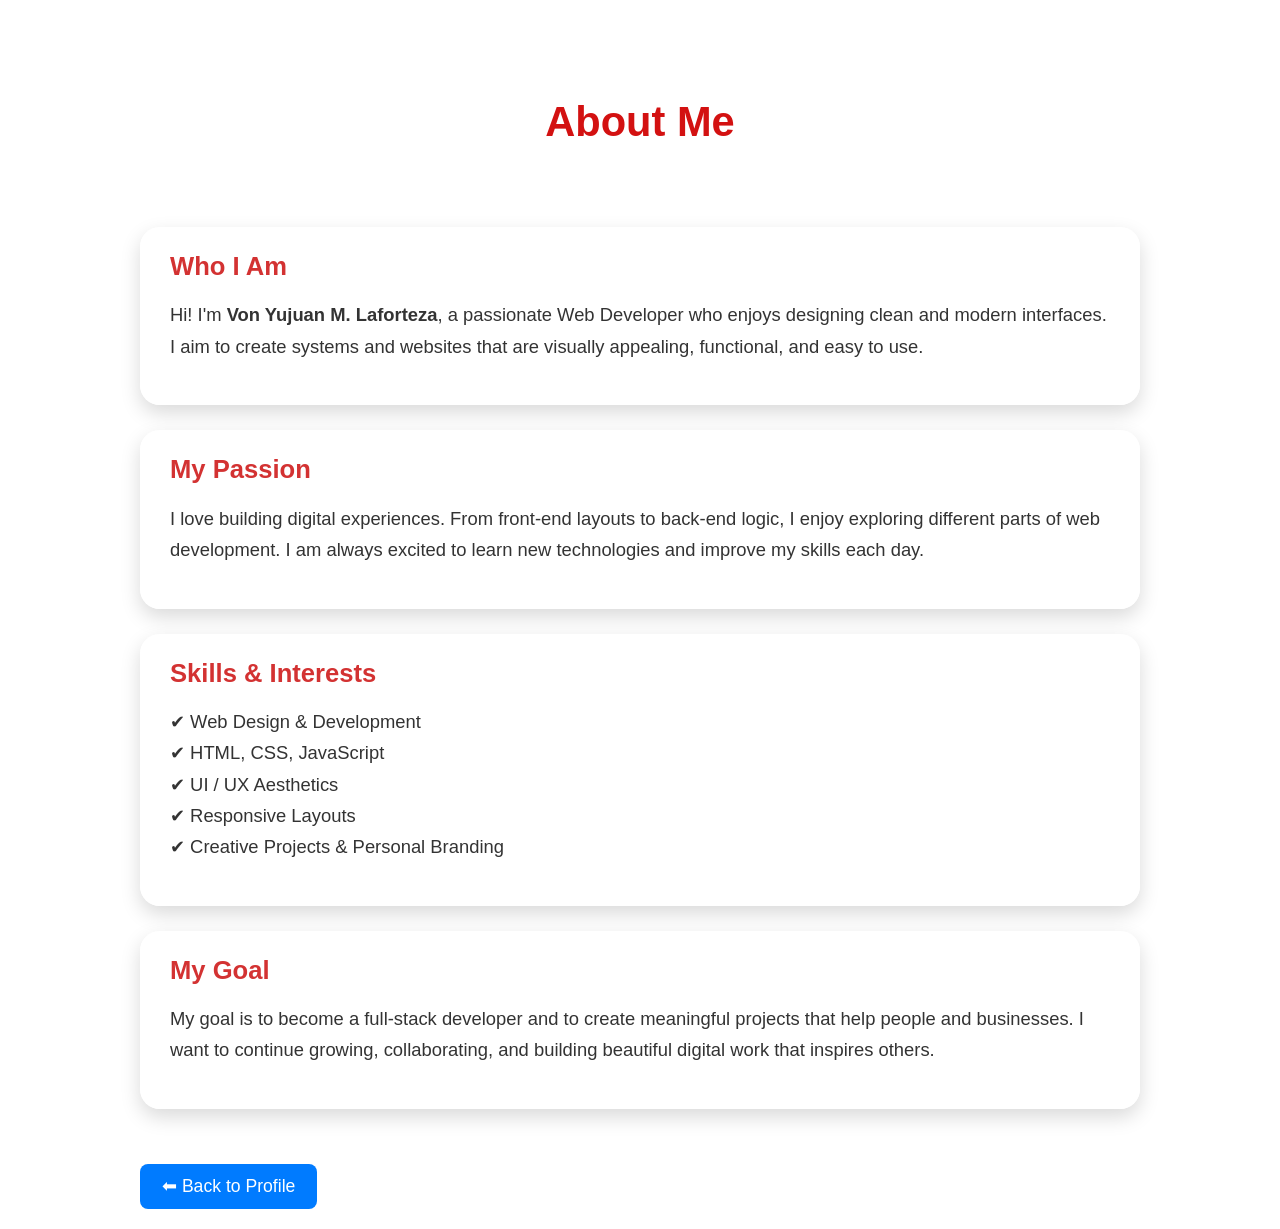
==== about.html @ cf313be3 "Add files via upload" ====
<!DOCTYPE html>
<html lang="en">
<head>
    <meta charset="UTF-8">
    <meta name="viewport" content="width=device-width, initial-scale=1.0">
    <title>About Me</title>
    <style>
        body {
            font-family: Arial, sans-serif;
            margin: 0;
            padding: 0;
            background-image: url('images/bgpeach.jpg');
            background-size: cover;
            background-position: center;
            background-repeat: no-repeat;
            display: flex;
            justify-content: center;
            align-items: flex-start;
            min-height: 100vh;
        }

        .about-container {
            width: 85%;
            max-width: 1000px;
            margin-top: 50px;
            padding: 20px;
        }

        .about-header {
            text-align: center;
            margin-bottom: 40px;
        }

        .about-header h1 {
            font-size: 2.6em;
            color: #d31111;
            margin-bottom: 10px;
        }

        .about-header p {
            font-size: 1.2em;
            color: #ffffff;
        }

        
        .about-card {
            background-color: rgba(255, 255, 255, 0.95);
            border-radius: 20px;
            padding: 25px 30px;
            margin-bottom: 25px;
            box-shadow: 0 8px 20px rgba(0,0,0,0.15);
            transition: transform 0.3s, box-shadow 0.3s;
        }

        .about-card:hover {
            transform: translateY(-5px);
            box-shadow: 0 12px 25px rgba(0,0,0,0.25);
        }

        .section-title {
            font-size: 1.6em;
            color: #d33232;
            font-weight: bold;
            margin-bottom: 12px;
        }

        .about-card p {
            font-size: 1.15em;
            line-height: 1.7em;
            color: #333;
        }

        .back-btn {
            display: inline-block;
            margin-top: 30px;
            padding: 12px 22px;
            background-color: #007bff;
            color: white;
            text-decoration: none;
            border-radius: 8px;
            font-size: 1.1em;
            transition: opacity 0.3s;
        }

        .back-btn:hover {
            opacity: 0.9;
        }

    </style>
</head>
<body>

    <div class="about-container">

        <div class="about-header">
            <h1>About Me</h1>
            <p>Learn more about my journey, passion, and skills.</p>
        </div>

        
        <div class="about-card">
            <div class="section-title">Who I Am</div>
            <p>
                Hi! I'm <strong>Von Yujuan M. Laforteza</strong>, a passionate Web Developer who enjoys designing
                clean and modern interfaces. I aim to create systems and websites that are visually appealing,
                functional, and easy to use.
            </p>
        </div>

        <div class="about-card">
            <div class="section-title">My Passion</div>
            <p>
                I love building digital experiences. From front-end layouts to back-end logic,
                I enjoy exploring different parts of web development. I am always excited to learn new
                technologies and improve my skills each day.
            </p>
        </div>

        <div class="about-card">
            <div class="section-title">Skills & Interests</div>
            <p>
                ✔ Web Design & Development <br>
                ✔ HTML, CSS, JavaScript <br>
                ✔ UI / UX Aesthetics <br>
                ✔ Responsive Layouts <br>
                ✔ Creative Projects & Personal Branding <br>
            </p>
        </div>

        <div class="about-card">
            <div class="section-title">My Goal</div>
            <p>
                My goal is to become a full-stack developer and to create meaningful projects that
                help people and businesses. I want to continue growing, collaborating, and building
                beautiful digital work that inspires others.
            </p>
        </div>

        <a href="index.html" class="back-btn">⬅ Back to Profile</a>

    </div>

    

</body>
</html>
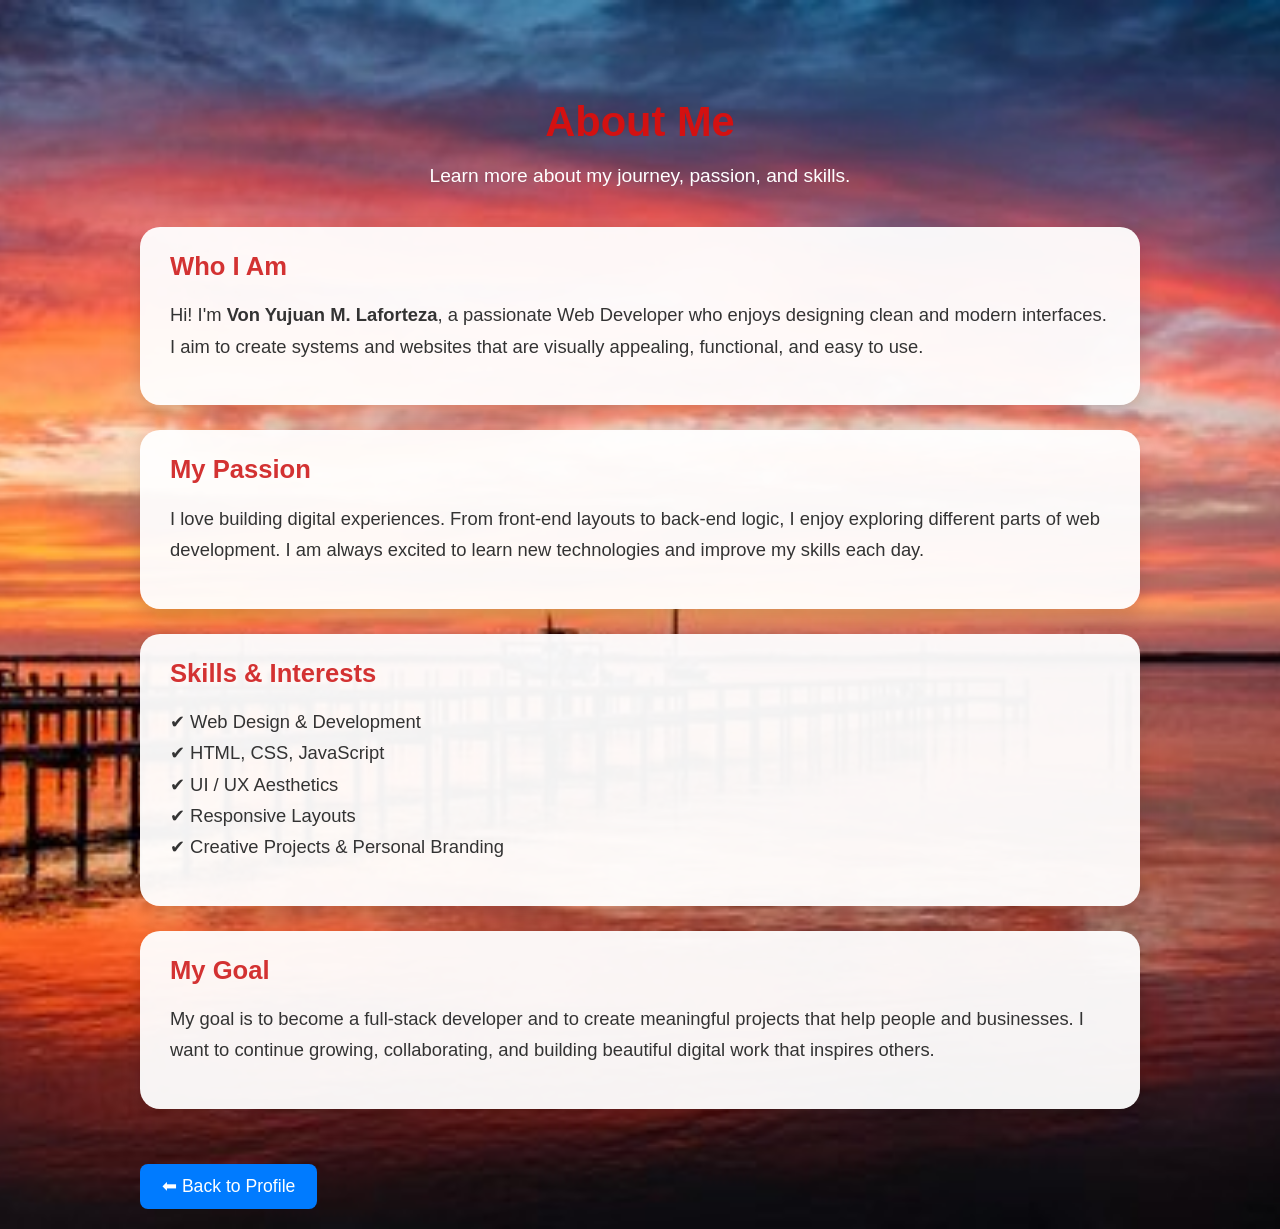
==== commit bb5e3ae4: "Update about.html" ====
--- a/about.html
+++ b/about.html
@@ -9,7 +9,7 @@
             font-family: Arial, sans-serif;
             margin: 0;
             padding: 0;
-            background-image: url('images/bgpeach.jpg');
+            background-image: url('bgpeach.jpg');
             background-size: cover;
             background-position: center;
             background-repeat: no-repeat;
@@ -144,3 +144,4 @@
 
 </body>
 </html>
+
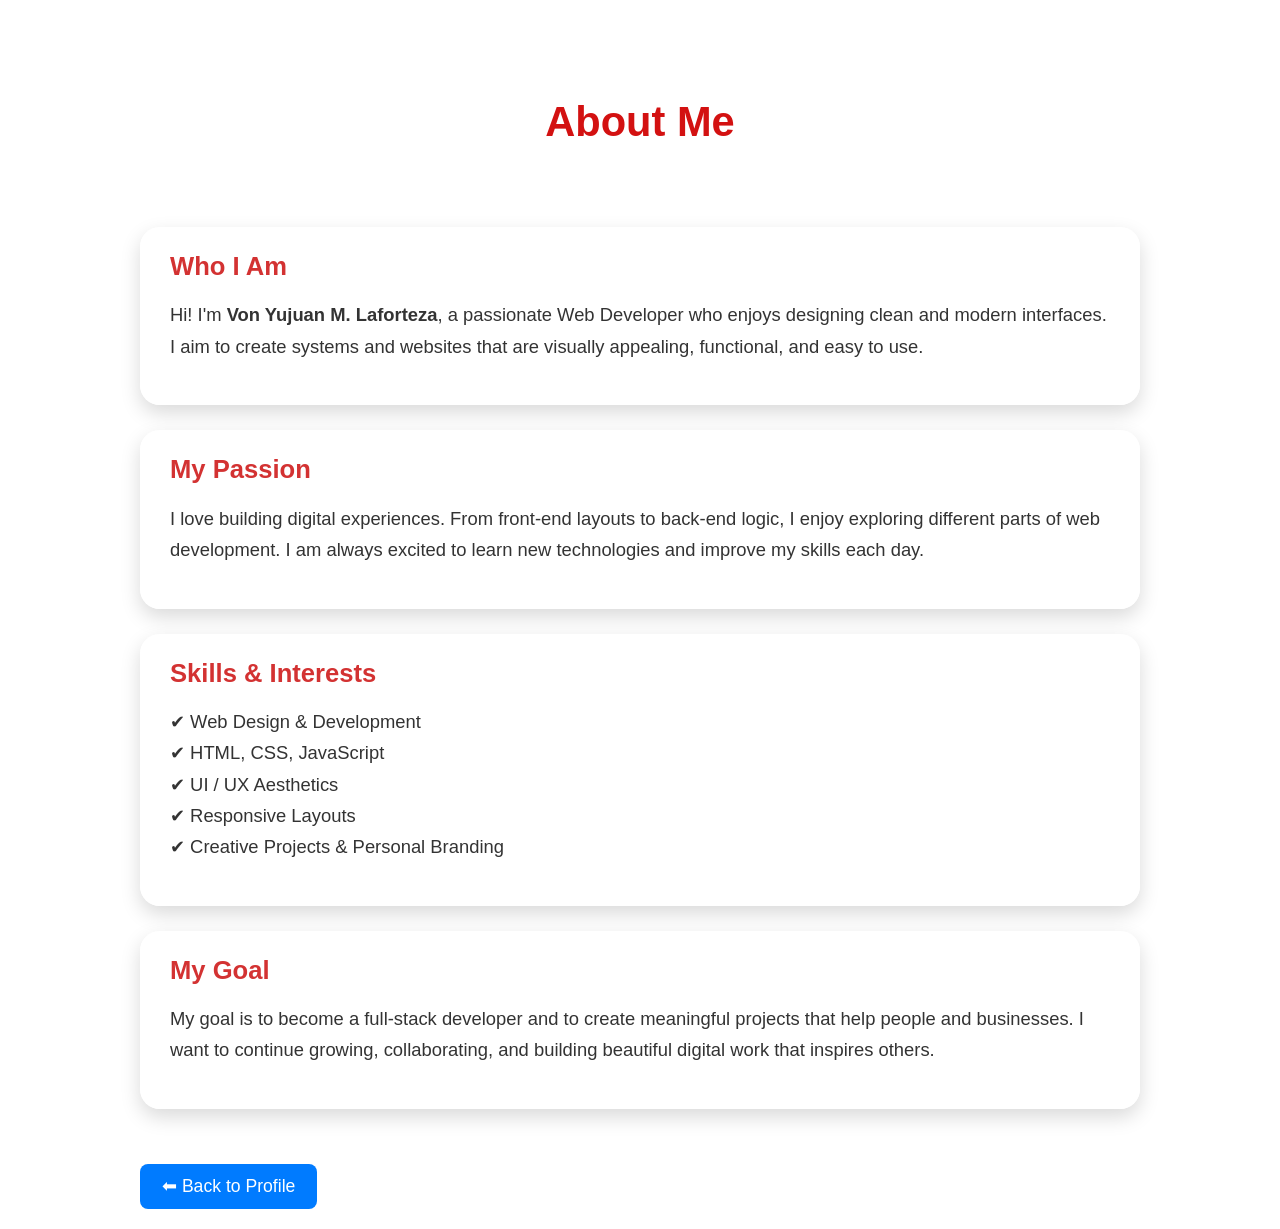
==== commit fb4f1142: "Update about.html" ====
--- a/about.html
+++ b/about.html
@@ -9,7 +9,7 @@
             font-family: Arial, sans-serif;
             margin: 0;
             padding: 0;
-            background-image: url('bgpeach.jpg');
+            background-image: url('images/bgpeach.jpg');
             background-size: cover;
             background-position: center;
             background-repeat: no-repeat;
@@ -42,7 +42,7 @@
             color: #ffffff;
         }
 
-        
+        /* New card style for each section */
         .about-card {
             background-color: rgba(255, 255, 255, 0.95);
             border-radius: 20px;
@@ -97,7 +97,7 @@
             <p>Learn more about my journey, passion, and skills.</p>
         </div>
 
-        
+        <!-- ⭐ Cards for each section -->
         <div class="about-card">
             <div class="section-title">Who I Am</div>
             <p>
@@ -144,4 +144,3 @@
 
 </body>
 </html>
-
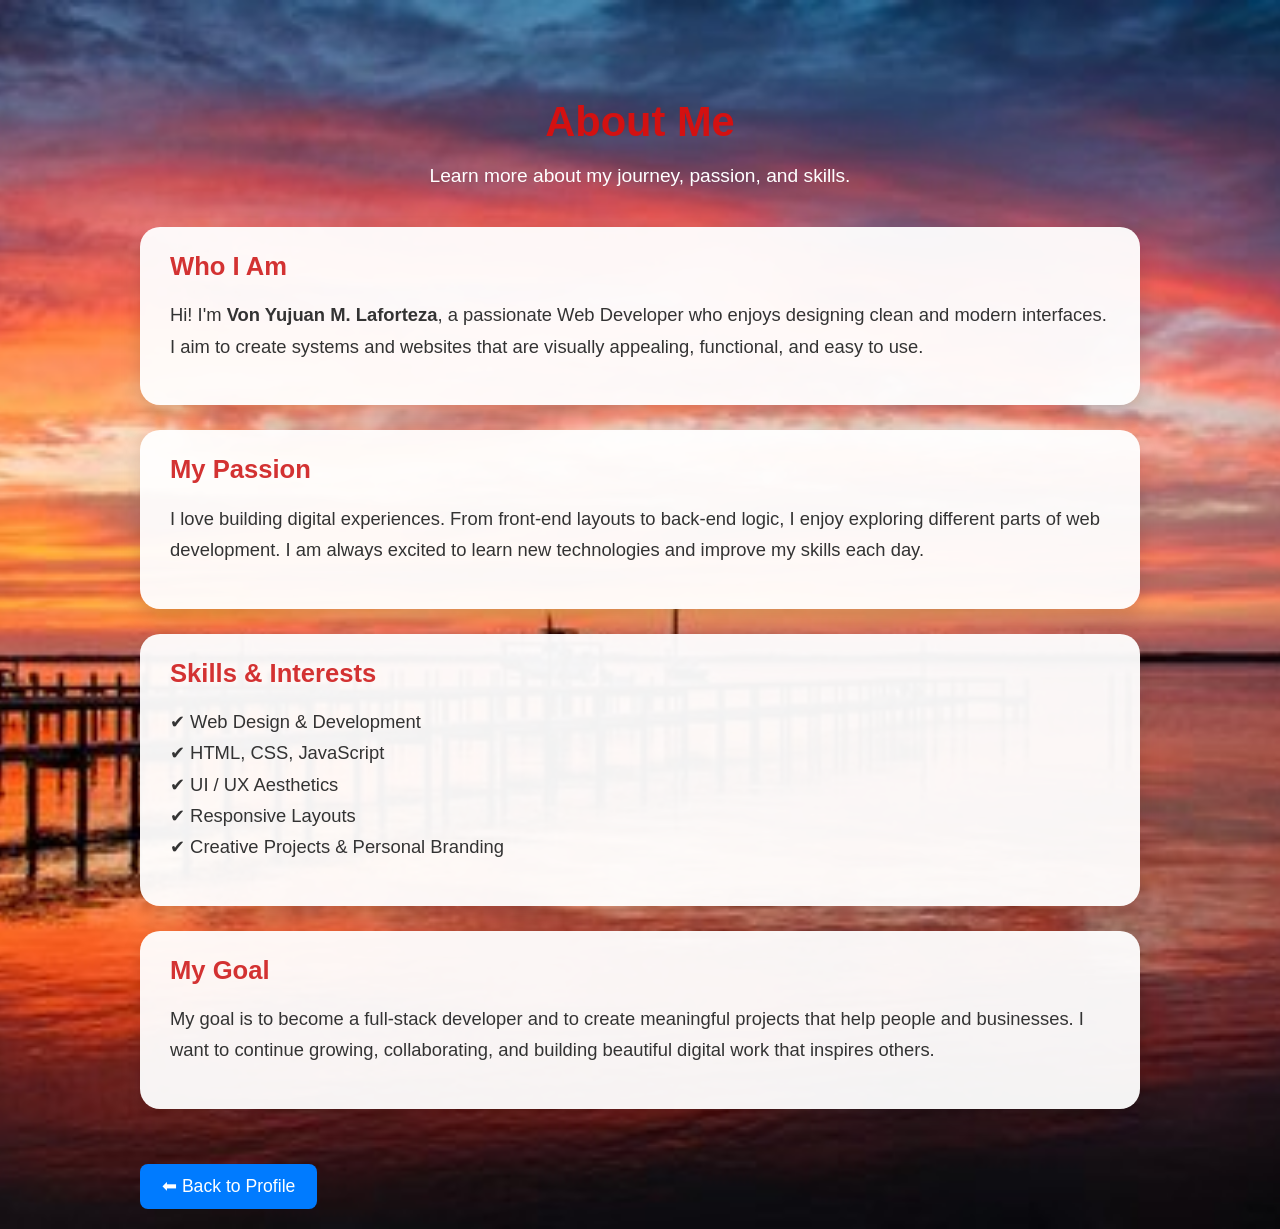
==== commit 2067f19f: "Update about.html" ====
--- a/about.html
+++ b/about.html
@@ -9,7 +9,7 @@
             font-family: Arial, sans-serif;
             margin: 0;
             padding: 0;
-            background-image: url('images/bgpeach.jpg');
+            background-image: url('bgpeach.jpg');
             background-size: cover;
             background-position: center;
             background-repeat: no-repeat;
@@ -144,3 +144,4 @@
 
 </body>
 </html>
+
